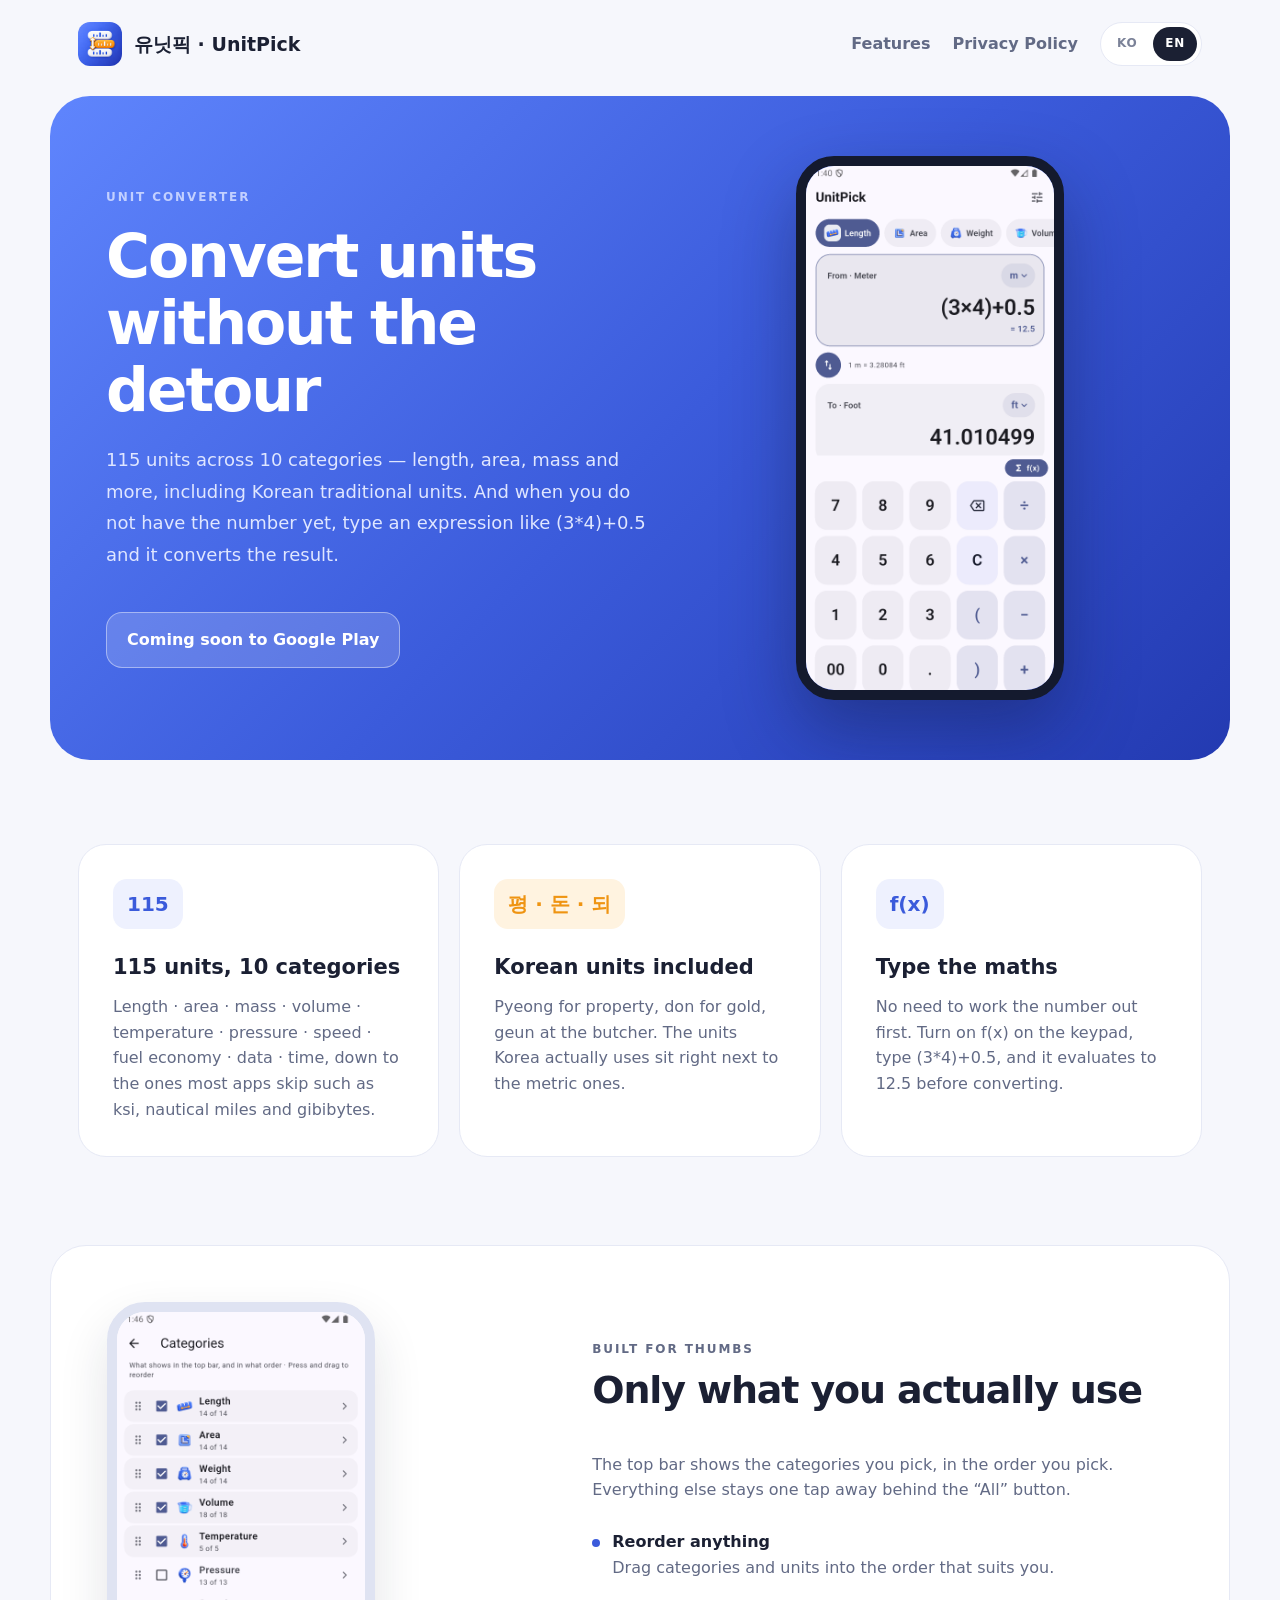
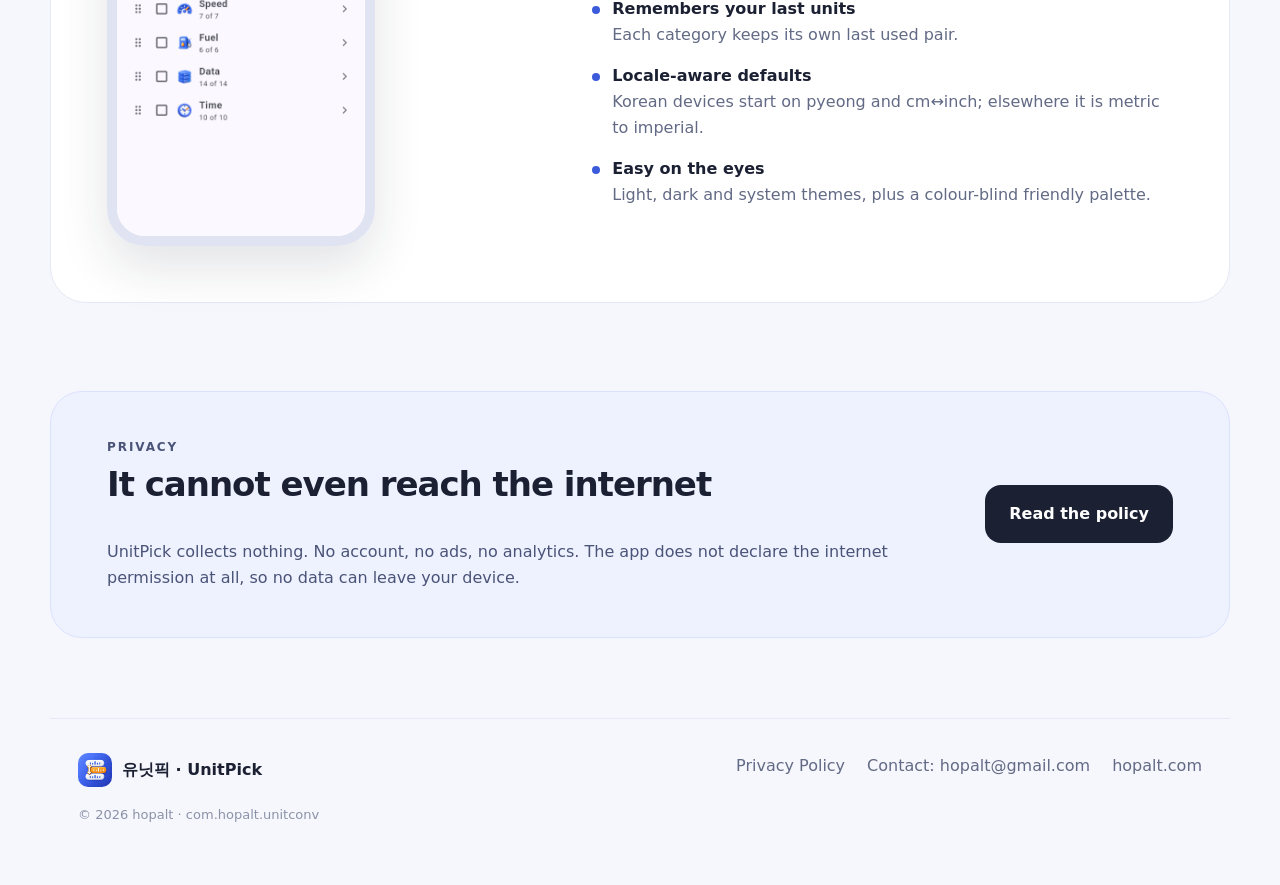
==== index.html @ 77a93754 "유닛픽 소개 페이지와 개인정보 처리방침 플레이 콘솔이 개인정보 처리방침 URL 을 필수로 요구해서 만들었다. unitpick.hopalt.com 으로 GitHub Pages 배포한" ====
<!doctype html>
<html lang="ko">
<head>
  <meta charset="utf-8">
  <meta name="viewport" content="width=device-width, initial-scale=1">
  <meta name="description" content="유닛픽(UnitPick) - 평·돈·되까지 담은 오프라인 단위 변환기. 식으로도 계산됩니다.">
  <meta property="og:title" content="유닛픽 · UnitPick">
  <meta property="og:description" content="10개 분야 115개 단위. 인터넷 권한 없이 기기 안에서만 동작합니다.">
  <meta property="og:image" content="https://unitpick.hopalt.com/og.png">
  <meta property="og:url" content="https://unitpick.hopalt.com/">
  <meta property="og:type" content="website">
  <meta name="twitter:card" content="summary_large_image">
  <title>유닛픽 · UnitPick</title>
  <link rel="icon" href="assets/app-icon.png">
  <link rel="apple-touch-icon" href="assets/app-icon.png">
  <link rel="stylesheet" href="styles.css">
  <script src="translations.js" defer></script>
  <script src="app.js" defer></script>
</head>
<body data-page="home">
  <header class="site-header">
    <a class="brand" href="#top"><img src="assets/app-icon.png" alt=""><span>유닛픽 · UnitPick</span></a>
    <nav>
      <a href="#features" data-i18n="navFeatures"></a>
      <a class="privacy-link" href="privacy/" data-i18n="navPrivacy"></a>
      <div class="language-picker" aria-label="Language">
        <button type="button" data-lang="ko">KO</button>
        <button type="button" data-lang="en">EN</button>
      </div>
    </nav>
  </header>

  <main>
    <section class="hero" id="top">
      <div class="hero-copy">
        <p class="eyebrow" data-i18n="eyebrow"></p>
        <h1 data-i18n="title"></h1>
        <p class="hero-intro" data-i18n="intro"></p>
        <!-- 스토어 등록이 끝나면 아래 span 을 링크로 바꾸면 된다.
             <a class="store-badge" href="https://play.google.com/store/apps/details?id=com.hopalt.unitconv"
                target="_blank" rel="noopener noreferrer" data-i18n="storeBadge"></a> -->
        <span class="store-badge" data-i18n="storeBadge"></span>
      </div>
      <div class="hero-art">
        <img class="phone-shot" data-shot src="assets/app-home-phone-ko.png" alt="UnitPick">
      </div>
    </section>

    <section class="features" id="features">
      <article class="feature-card">
        <span class="badge">115</span>
        <h2 data-i18n="f1"></h2>
        <p data-i18n="f1Body"></p>
      </article>
      <article class="feature-card accent">
        <span class="badge">평 · 돈 · 되</span>
        <h2 data-i18n="f2"></h2>
        <p data-i18n="f2Body"></p>
      </article>
      <article class="feature-card">
        <span class="badge">f(x)</span>
        <h2 data-i18n="f3"></h2>
        <p data-i18n="f3Body"></p>
      </article>
    </section>

    <section class="detail">
      <img class="phone-shot" data-shot-prefs src="assets/app-prefs-phone-ko.png" alt="">
      <div>
        <p class="eyebrow" data-i18n="detailEyebrow"></p>
        <h2 data-i18n="detailTitle"></h2>
        <p data-i18n="detailBody"></p>
        <ul class="detail-list">
          <li><div><strong data-i18n="d1"></strong><span data-i18n="d1Body"></span></div></li>
          <li><div><strong data-i18n="d2"></strong><span data-i18n="d2Body"></span></div></li>
          <li><div><strong data-i18n="d3"></strong><span data-i18n="d3Body"></span></div></li>
          <li><div><strong data-i18n="d4"></strong><span data-i18n="d4Body"></span></div></li>
        </ul>
      </div>
    </section>

    <section class="privacy-card">
      <div>
        <p class="eyebrow" data-i18n="privacyEyebrow"></p>
        <h2 data-i18n="privacyTitle"></h2>
        <p data-i18n="privacyBody"></p>
      </div>
      <a class="primary-button privacy-link" href="privacy/" data-i18n="privacyButton"></a>
    </section>
  </main>

  <footer>
    <div class="footer-brand"><img src="assets/app-icon.png" alt=""><span>유닛픽 · UnitPick</span></div>
    <div class="footer-links">
      <a class="privacy-link" href="privacy/" data-i18n="navPrivacy"></a>
      <a href="mailto:hopalt@gmail.com"><span data-i18n="contact"></span>: hopalt@gmail.com</a>
      <a href="https://www.hopalt.com/">hopalt.com</a>
    </div>
    <p>© 2026 hopalt · com.hopalt.unitconv</p>
  </footer>
</body>
</html>
---- styles.css ----
:root {
  --ink: #1b2033;
  --muted: #626a85;
  --line: #e6e9f5;
  --paper: #f6f7fc;
  --indigo: #3b5bdb;
  --indigo-deep: #2b3fa8;
  --indigo-soft: #eef1fe;
  --orange: #ef9412;
  --orange-soft: #fff3e0;
}

* { box-sizing: border-box; }
html { scroll-behavior: smooth; }

body {
  margin: 0;
  color: var(--ink);
  background: var(--paper);
  font-family: "Apple SD Gothic Neo", "Noto Sans KR", system-ui, -apple-system, sans-serif;
  line-height: 1.6;
}

a { color: inherit; text-decoration: none; }
h1, h2, h3, p { margin-top: 0; }

.site-header,
.policy-header {
  max-width: 1180px;
  margin: auto;
  padding: 22px 28px;
  display: flex;
  align-items: center;
  justify-content: space-between;
  gap: 20px;
}

.brand { display: flex; align-items: center; gap: 12px; font-weight: 800; font-size: 19px; }
.brand img { width: 44px; height: 44px; border-radius: 12px; }

nav { display: flex; align-items: center; gap: 22px; font-weight: 700; color: var(--muted); }
nav a:hover { color: var(--ink); }

.language-picker {
  display: flex;
  gap: 4px;
  padding: 4px;
  background: #fff;
  border: 1px solid var(--line);
  border-radius: 999px;
}
.language-picker button {
  border: 0;
  background: transparent;
  padding: 7px 12px;
  border-radius: 999px;
  font: inherit;
  font-size: 12px;
  font-weight: 800;
  letter-spacing: 0.06em;
  color: #7b8298;
  cursor: pointer;
}
.language-picker button.active { background: var(--ink); color: #fff; }

.eyebrow {
  margin: 0;
  color: var(--indigo);
  font-size: 12px;
  font-weight: 800;
  letter-spacing: 0.16em;
  text-transform: uppercase;
}

/* ── 히어로 ───────────────────────────────────────────── */
.hero {
  max-width: 1180px;
  margin: 8px auto 84px;
  padding: 60px 56px;
  display: grid;
  grid-template-columns: 1.05fr 0.95fr;
  gap: 40px;
  align-items: center;
  border-radius: 40px;
  background: linear-gradient(135deg, #5f85fd 0%, #3b5bdb 52%, #233ab1 100%);
  color: #fff;
  overflow: hidden;
}
.hero .eyebrow { color: #c3d0ff; }
.hero h1 {
  font-size: clamp(36px, 5vw, 60px);
  line-height: 1.12;
  letter-spacing: -0.035em;
  margin: 16px 0 20px;
  white-space: pre-line;
}
.hero-intro { max-width: 540px; font-size: 18px; line-height: 1.75; color: #dfe6ff; }

.store-badge {
  display: inline-flex;
  align-items: center;
  gap: 8px;
  margin-top: 24px;
  padding: 14px 20px;
  border-radius: 16px;
  background: rgba(255, 255, 255, 0.16);
  border: 1px solid rgba(255, 255, 255, 0.42);
  font-weight: 800;
  color: #fff;
}

.hero-art { display: flex; justify-content: center; }
.phone-shot {
  width: 268px;
  max-height: 546px;
  object-fit: cover;
  object-position: top;
  border: 10px solid #141a2e;
  border-radius: 38px;
  box-shadow: 0 30px 70px rgba(15, 23, 60, 0.38);
}

/* ── 기능 카드 ─────────────────────────────────────────── */
.features {
  max-width: 1180px;
  margin: 0 auto 88px;
  padding: 0 28px;
  display: grid;
  grid-template-columns: repeat(3, 1fr);
  gap: 20px;
}
.feature-card {
  padding: 34px;
  background: #fff;
  border: 1px solid var(--line);
  border-radius: 28px;
}
.feature-card .badge {
  display: inline-block;
  margin-bottom: 22px;
  padding: 9px 14px;
  border-radius: 14px;
  font-size: 20px;
  font-weight: 800;
  background: var(--indigo-soft);
  color: var(--indigo);
}
.feature-card.accent .badge { background: var(--orange-soft); color: var(--orange); }
.feature-card h2 { font-size: 21px; margin-bottom: 10px; }
.feature-card p { margin: 0; color: var(--muted); }

/* ── 상세 ─────────────────────────────────────────────── */
.detail {
  max-width: 1180px;
  margin: 0 auto 88px;
  padding: 56px;
  background: #fff;
  border: 1px solid var(--line);
  border-radius: 36px;
  display: grid;
  grid-template-columns: 0.85fr 1.15fr;
  gap: 56px;
  align-items: center;
}
.detail h2 { font-size: clamp(26px, 3vw, 38px); letter-spacing: -0.03em; }
.detail > div > p { color: var(--muted); }
.detail .phone-shot { border-color: #dfe3f2; box-shadow: 0 22px 50px rgba(27, 32, 51, 0.12); }
.detail-list { margin: 26px 0 0; padding: 0; list-style: none; display: grid; gap: 16px; }
.detail-list li { display: flex; gap: 12px; align-items: flex-start; }
.detail-list li::before {
  content: "";
  flex: none;
  width: 8px; height: 8px;
  margin-top: 10px;
  border-radius: 50%;
  background: var(--indigo);
}
.detail-list strong { display: block; }
.detail-list span { color: var(--muted); }

/* ── 개인정보 카드 ─────────────────────────────────────── */
.privacy-card {
  max-width: 1180px;
  margin: 0 auto 80px;
  padding: 46px 56px;
  border-radius: 32px;
  background: var(--indigo-soft);
  border: 1px solid #dbe2fd;
  display: flex;
  align-items: center;
  justify-content: space-between;
  gap: 40px;
}
.privacy-card h2 { font-size: clamp(24px, 3vw, 34px); letter-spacing: -0.03em; }
.privacy-card p { margin: 0; color: #4a5478; }
.primary-button {
  flex: none;
  padding: 16px 24px;
  border-radius: 16px;
  background: var(--ink);
  color: #fff;
  font-weight: 800;
}

footer {
  max-width: 1180px;
  margin: auto;
  padding: 34px 28px 60px;
  border-top: 1px solid var(--line);
  display: grid;
  grid-template-columns: 1fr auto;
  gap: 18px;
  color: var(--muted);
}
footer .footer-links { display: flex; gap: 22px; flex-wrap: wrap; }
footer > p { grid-column: 1 / -1; margin: 0; font-size: 13px; color: #8b92a8; }
.footer-brand { display: flex; align-items: center; gap: 10px; color: var(--ink); font-weight: 800; }
.footer-brand img { width: 34px; height: 34px; border-radius: 10px; }

/* ── 개인정보 처리방침 ──────────────────────────────────── */
.policy-page { background: linear-gradient(180deg, #e9edfd 0, var(--paper) 360px); min-height: 100vh; }
.policy-header { border-bottom: 1px solid var(--line); }
.policy-document {
  max-width: 840px;
  margin: 48px auto 96px;
  padding: 56px;
  background: #fff;
  border: 1px solid var(--line);
  border-radius: 32px;
}
.back-link { display: inline-block; margin-bottom: 28px; font-weight: 700; color: var(--muted); }
.policy-document h1 { font-size: clamp(30px, 4vw, 44px); letter-spacing: -0.03em; margin: 10px 0; }
.effective { color: #8b92a8; font-size: 14px; }
.policy-intro {
  margin-top: 22px;
  padding: 22px;
  border-radius: 18px;
  background: var(--indigo-soft);
  color: #3a4364;
}
.policy-document section { padding: 24px 0; border-bottom: 1px solid var(--line); }
.policy-document section:last-child { border-bottom: 0; }
.policy-document section h2 { font-size: 19px; margin-bottom: 8px; }
.policy-document section p { margin: 0; color: #4c5470; white-space: pre-line; }
.contact-box {
  margin-top: 28px;
  padding: 22px;
  border-radius: 18px;
  background: var(--orange-soft);
  border: 1px solid #f6e0bd;
  line-height: 1.9;
}
.contact-box a { color: var(--indigo); font-weight: 700; }

@media (max-width: 900px) {
  .site-header, .policy-header { flex-wrap: wrap; }
  nav { width: 100%; justify-content: space-between; }
  .hero { margin: 0 14px 56px; padding: 40px 26px; grid-template-columns: 1fr; }
  .features { grid-template-columns: 1fr; }
  .detail { margin: 0 14px 64px; padding: 30px; grid-template-columns: 1fr; gap: 30px; }
  .privacy-card { margin: 0 14px 64px; padding: 32px; display: block; }
  .primary-button { display: inline-block; margin-top: 20px; }
  footer { grid-template-columns: 1fr; }
  .policy-document { margin: 24px 14px 64px; padding: 28px; }
}
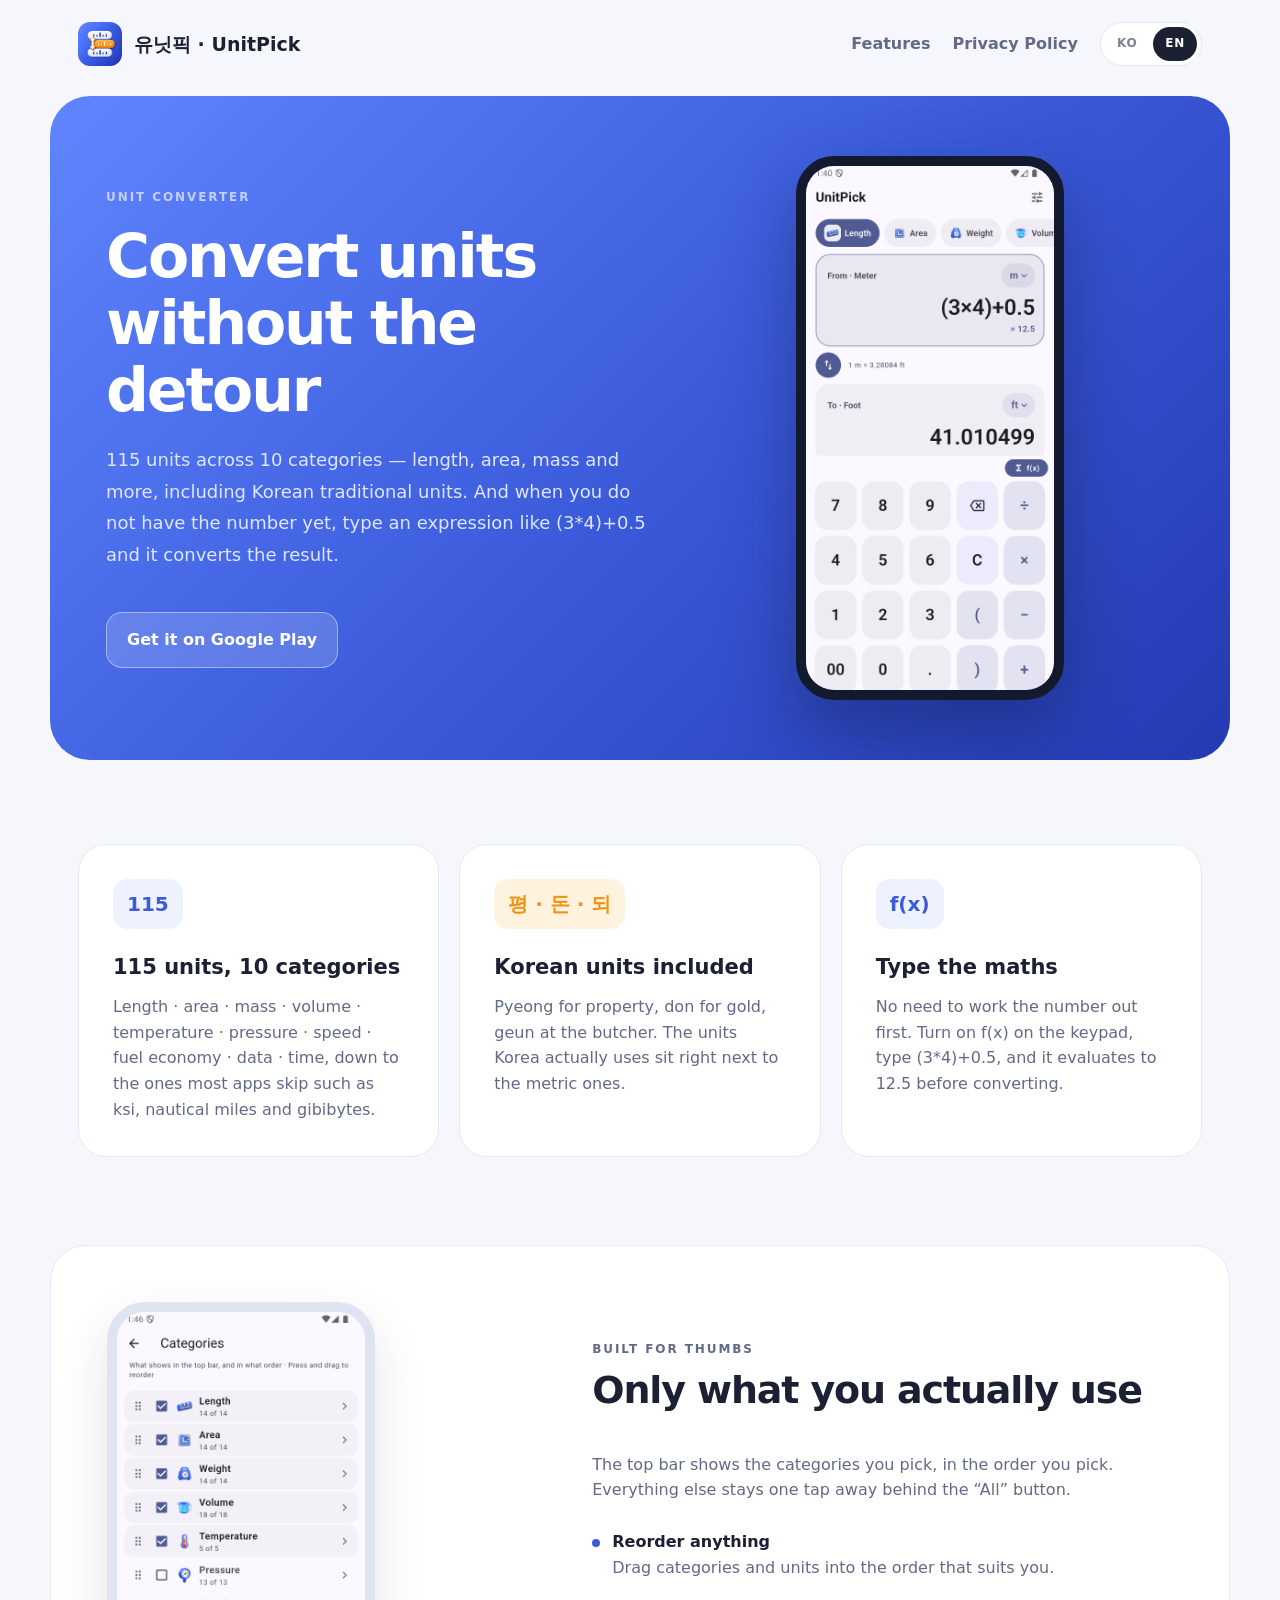
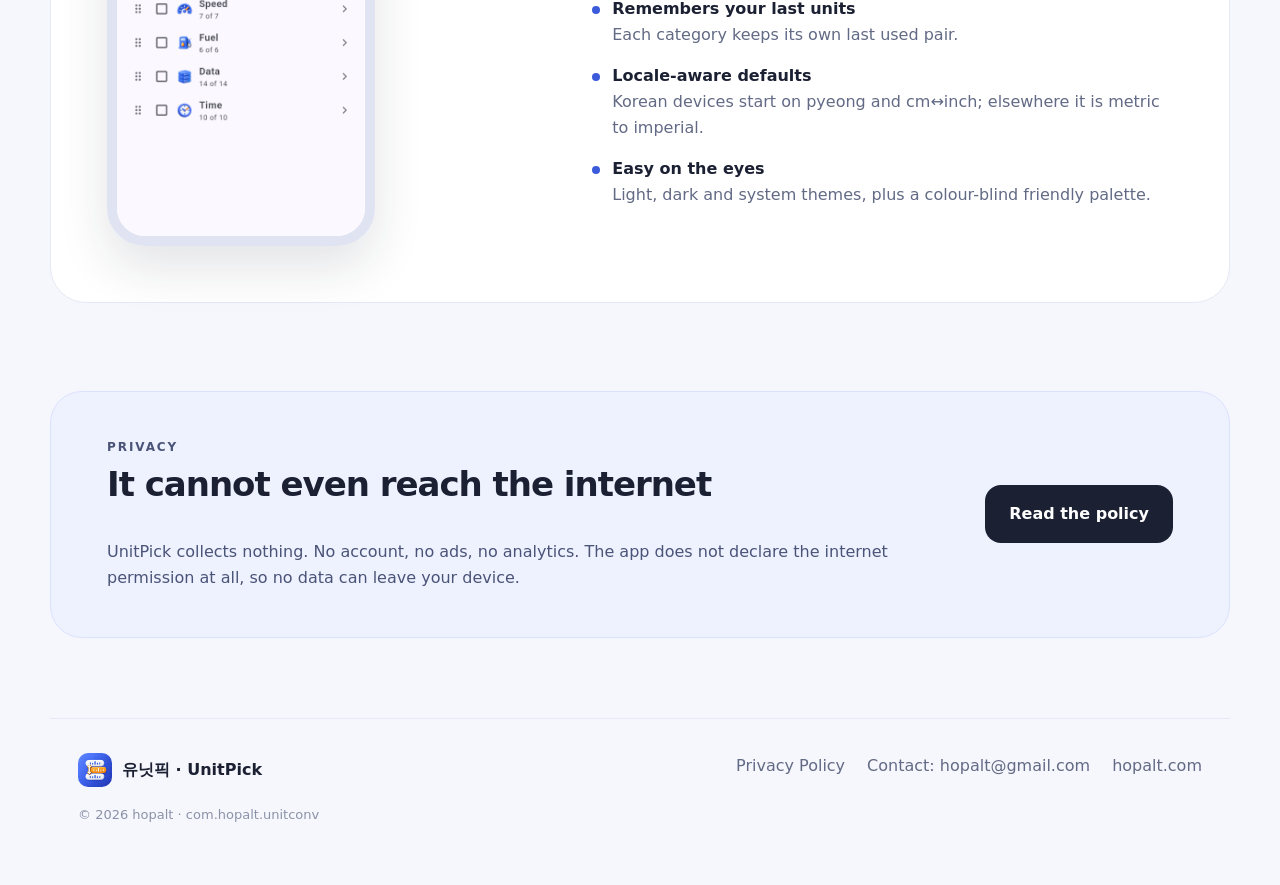
==== commit 544e2448: "플레이스토어 등록 완료로 히어로 버튼 링크 활성화 Co-Authored-By: Claude Opus 5 (1M context) <noreply@anthropic.com>" ====
--- a/index.html
+++ b/index.html
@@ -36,10 +36,8 @@
         <p class="eyebrow" data-i18n="eyebrow"></p>
         <h1 data-i18n="title"></h1>
         <p class="hero-intro" data-i18n="intro"></p>
-        <!-- 스토어 등록이 끝나면 아래 span 을 링크로 바꾸면 된다.
-             <a class="store-badge" href="https://play.google.com/store/apps/details?id=com.hopalt.unitconv"
-                target="_blank" rel="noopener noreferrer" data-i18n="storeBadge"></a> -->
-        <span class="store-badge" data-i18n="storeBadge"></span>
+        <a class="store-badge" href="https://play.google.com/store/apps/details?id=com.hopalt.unitconv"
+           target="_blank" rel="noopener noreferrer" data-i18n="storeBadge"></a>
       </div>
       <div class="hero-art">
         <img class="phone-shot" data-shot src="assets/app-home-phone-ko.png" alt="UnitPick">
--- a/styles.css
+++ b/styles.css
@@ -107,7 +107,9 @@
   border: 1px solid rgba(255, 255, 255, 0.42);
   font-weight: 800;
   color: #fff;
-}
+  text-decoration: none;
+}
+a.store-badge:hover { background: rgba(255, 255, 255, 0.26); }
 
 .hero-art { display: flex; justify-content: center; }
 .phone-shot {
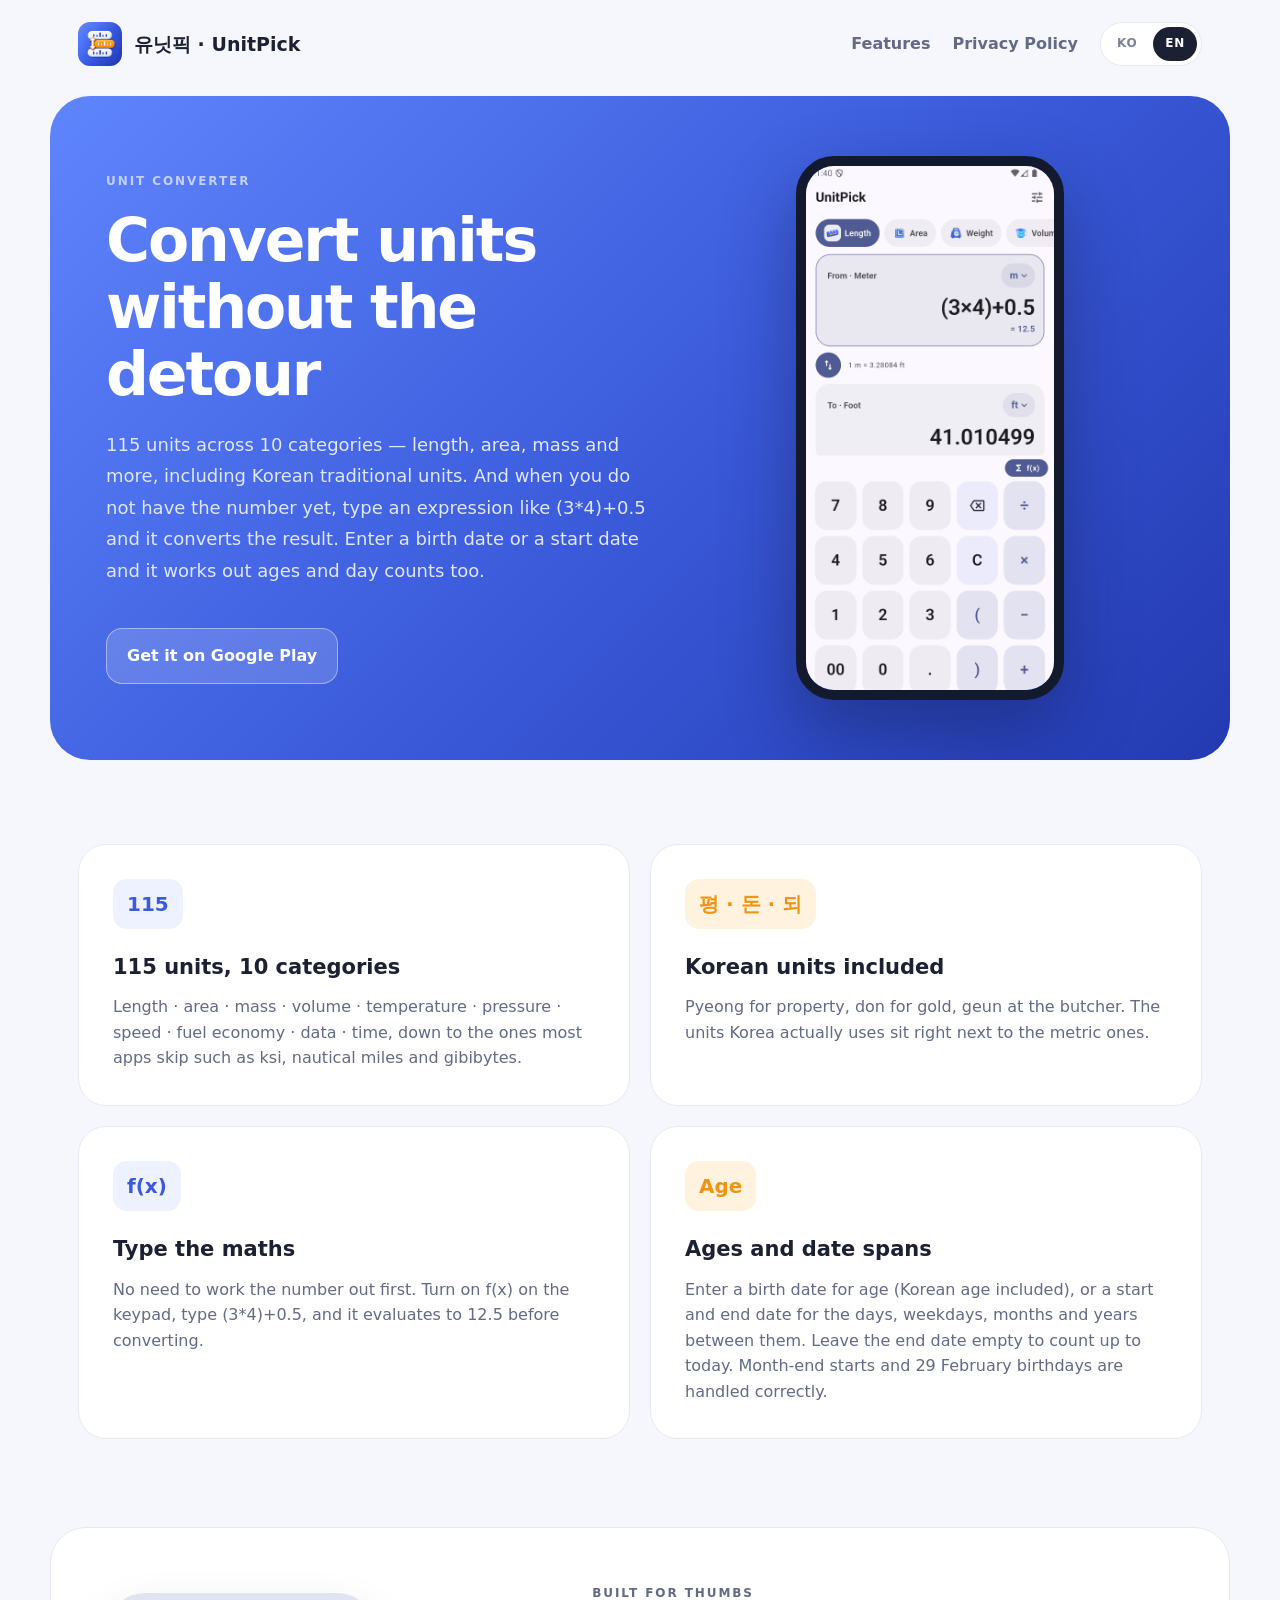
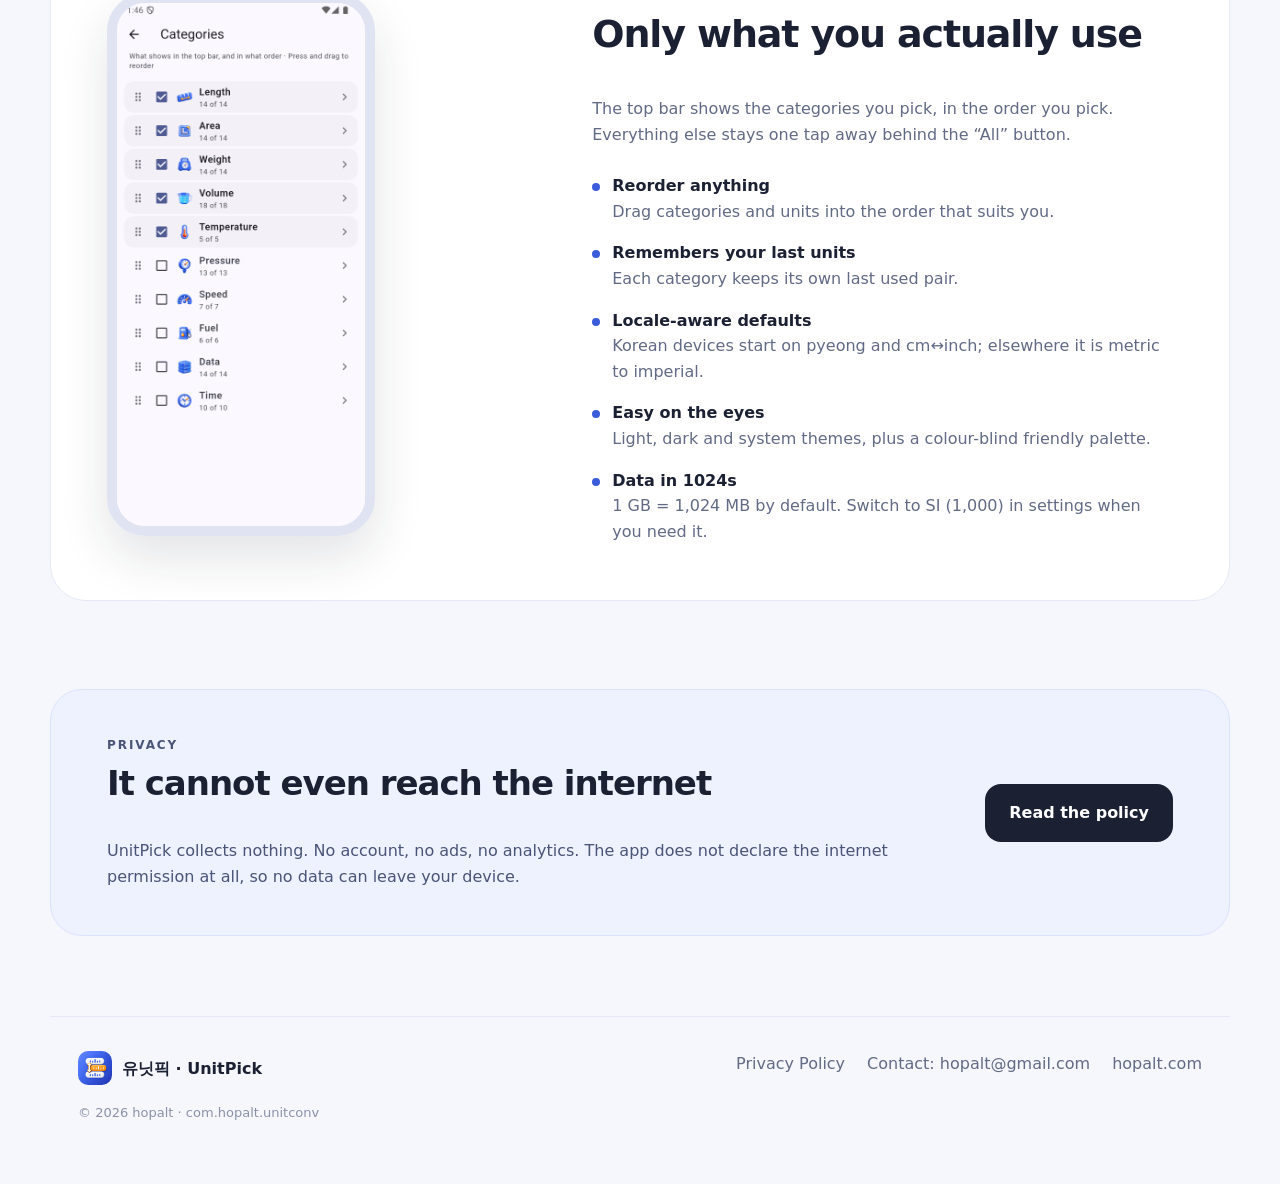
==== commit 277c0d0a: "나이·기간 계산과 데이터 1024 기준 소개 추가 - 기능 카드에 "나이·기간도 바로" 추가, 카드 4장이라 넓은 화면은 2×2 배치 - 상세 목록에 "데이터는 1024 기준" 추" ====
--- a/index.html
+++ b/index.html
@@ -3,9 +3,9 @@
 <head>
   <meta charset="utf-8">
   <meta name="viewport" content="width=device-width, initial-scale=1">
-  <meta name="description" content="유닛픽(UnitPick) - 평·돈·되까지 담은 오프라인 단위 변환기. 식으로도 계산됩니다.">
+  <meta name="description" content="유닛픽(UnitPick) - 평·돈·되까지 담은 오프라인 단위 변환기. 식으로도 계산되고 나이·근무 기간도 셉니다.">
   <meta property="og:title" content="유닛픽 · UnitPick">
-  <meta property="og:description" content="10개 분야 115개 단위. 인터넷 권한 없이 기기 안에서만 동작합니다.">
+  <meta property="og:description" content="10개 분야 115개 단위와 나이·기간 계산. 인터넷 권한 없이 기기 안에서만 동작합니다.">
   <meta property="og:image" content="https://unitpick.hopalt.com/og.png">
   <meta property="og:url" content="https://unitpick.hopalt.com/">
   <meta property="og:type" content="website">
@@ -60,6 +60,11 @@
         <h2 data-i18n="f3"></h2>
         <p data-i18n="f3Body"></p>
       </article>
+      <article class="feature-card accent">
+        <span class="badge" data-i18n="f4Badge">만 나이</span>
+        <h2 data-i18n="f4"></h2>
+        <p data-i18n="f4Body"></p>
+      </article>
     </section>
 
     <section class="detail">
@@ -73,6 +78,7 @@
           <li><div><strong data-i18n="d2"></strong><span data-i18n="d2Body"></span></div></li>
           <li><div><strong data-i18n="d3"></strong><span data-i18n="d3Body"></span></div></li>
           <li><div><strong data-i18n="d4"></strong><span data-i18n="d4Body"></span></div></li>
+          <li><div><strong data-i18n="d5"></strong><span data-i18n="d5Body"></span></div></li>
         </ul>
       </div>
     </section>
--- a/styles.css
+++ b/styles.css
@@ -128,7 +128,8 @@
   margin: 0 auto 88px;
   padding: 0 28px;
   display: grid;
-  grid-template-columns: repeat(3, 1fr);
+  /* 카드 4장 — 넓은 화면은 2×2, 좁은 화면은 아래 미디어 쿼리에서 1열 */
+  grid-template-columns: repeat(2, 1fr);
   gap: 20px;
 }
 .feature-card {
